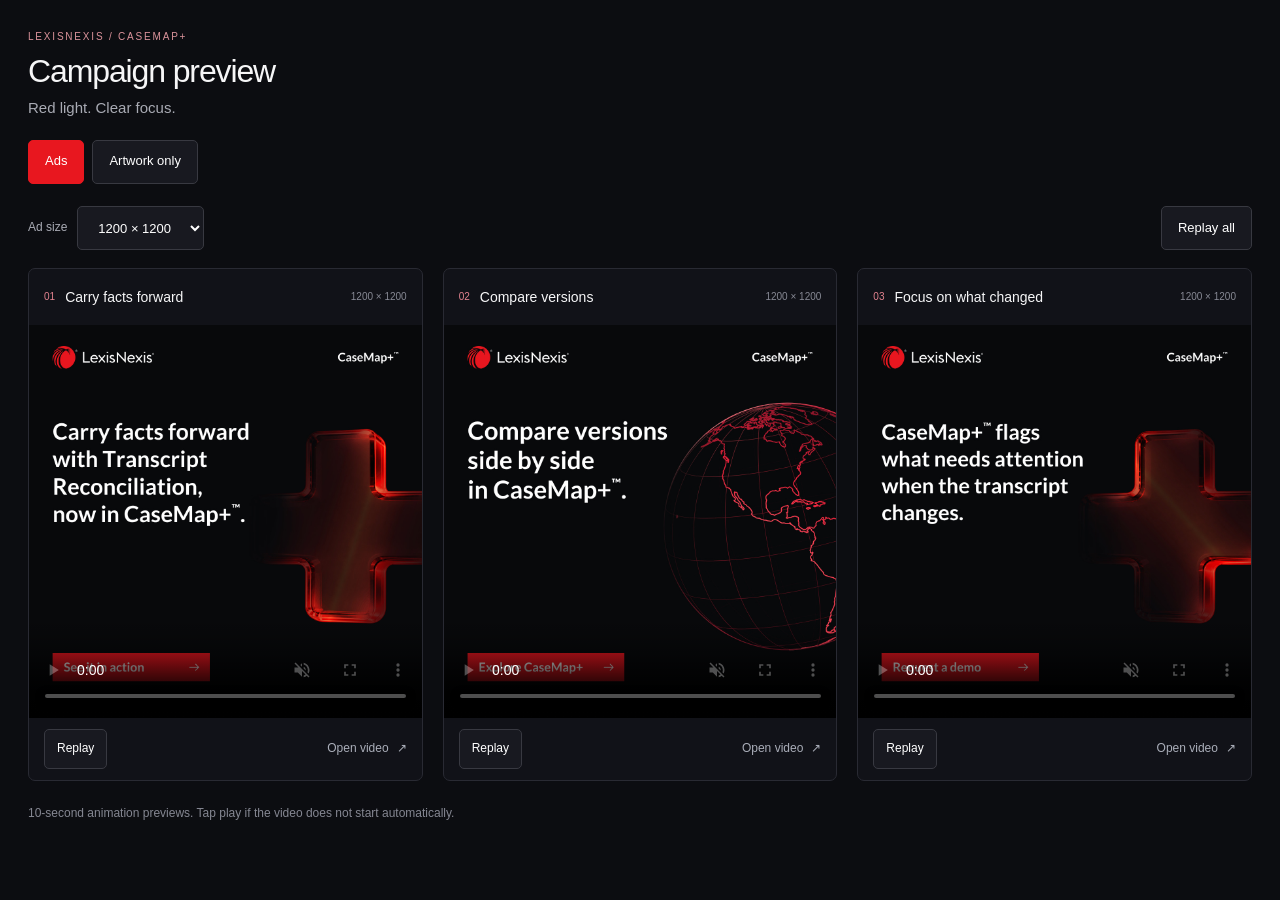
==== casemap/index.html @ 7f725956 "Add mobile-compatible CaseMap campaign previews with inline video playback" ====
<!doctype html>
<html lang="en"><head><meta charset="utf-8"><meta name="viewport" content="width=device-width, initial-scale=1, viewport-fit=cover"><meta name="theme-color" content="#0c0d11"><meta name="robots" content="noindex,nofollow"><meta name="description" content="CaseMap+ campaign animation previews. All ad sizes and separate artwork animations."><title>CaseMap+ | Campaign preview</title><link rel="stylesheet" href="preview.css"><script src="preview.js" defer></script></head>
<body><header><p class="eyebrow">LEXISNEXIS / CASEMAP+</p><h1>Campaign preview</h1><p class="intro">Red light. Clear focus.</p><nav aria-label="Preview sections"><a class="tab active" href="#ads" data-view="ads">Ads</a><a class="tab" href="#artwork" data-view="artwork">Artwork only</a></nav></header>
<main><section id="ads" aria-label="Ad previews"><div class="toolbar" hidden><label for="size">Ad size</label><select id="size"><option value="1200x1200">1200 × 1200</option><option value="300x250">300 × 250</option><option value="250x250">250 × 250</option><option value="728x90">728 × 90</option><option value="500x100">500 × 100</option></select><button id="replay-all" type="button">Replay all</button></div><div class="grid"><article class="card" data-ad="1"><div class="card-heading"><span class="number">01</span><h2>Carry facts forward</h2><span class="dimensions">1200 × 1200</span></div><div class="stage"><video controls muted autoplay loop playsinline webkit-playsinline preload="metadata" poster="media/ad-1-1200x1200.jpg" width="800" height="800" aria-label="Carry facts forward animation"><source src="media/ad-1-1200x1200.mp4" type="video/mp4"><img src="media/ad-1-1200x1200.jpg" alt="Carry facts forward preview"></video></div>
      <div class="playback"><button class="replay" type="button" hidden>Replay</button><a class="direct" href="media/ad-1-1200x1200.mp4">Open video <span aria-hidden="true">↗</span></a></div></article>
<article class="card" data-ad="2"><div class="card-heading"><span class="number">02</span><h2>Compare versions</h2><span class="dimensions">1200 × 1200</span></div><div class="stage"><video controls muted autoplay loop playsinline webkit-playsinline preload="metadata" poster="media/ad-2-1200x1200.jpg" width="800" height="800" aria-label="Compare versions animation"><source src="media/ad-2-1200x1200.mp4" type="video/mp4"><img src="media/ad-2-1200x1200.jpg" alt="Compare versions preview"></video></div>
      <div class="playback"><button class="replay" type="button" hidden>Replay</button><a class="direct" href="media/ad-2-1200x1200.mp4">Open video <span aria-hidden="true">↗</span></a></div></article>
<article class="card" data-ad="3"><div class="card-heading"><span class="number">03</span><h2>Focus on what changed</h2><span class="dimensions">1200 × 1200</span></div><div class="stage"><video controls muted autoplay loop playsinline webkit-playsinline preload="metadata" poster="media/ad-3-1200x1200.jpg" width="800" height="800" aria-label="Focus on what changed animation"><source src="media/ad-3-1200x1200.mp4" type="video/mp4"><img src="media/ad-3-1200x1200.jpg" alt="Focus on what changed preview"></video></div>
      <div class="playback"><button class="replay" type="button" hidden>Replay</button><a class="direct" href="media/ad-3-1200x1200.mp4">Open video <span aria-hidden="true">↗</span></a></div></article></div></section>
<section id="artwork" aria-label="Artwork animations"><div class="section-heading"><h2>Artwork only</h2><p>Independent animations, without copy, logos or buttons.</p></div><div class="grid artwork-grid"><article class="card" data-art="plus"><div class="card-heading"><h2>Glass plus · Travelling light</h2></div><div class="stage"><video controls muted autoplay loop playsinline webkit-playsinline preload="metadata" poster="media/art-plus.jpg" width="800" height="800" aria-label="Glass plus · Travelling light animation"><source src="media/art-plus.mp4" type="video/mp4"><img src="media/art-plus.jpg" alt="Glass plus · Travelling light preview"></video></div>
      <div class="playback"><button class="replay" type="button" hidden>Replay</button><a class="direct" href="media/art-plus.mp4">Open video <span aria-hidden="true">↗</span></a></div></article>
<article class="card" data-art="globe"><div class="card-heading"><h2>Wireframe globe</h2></div><div class="stage"><video controls muted autoplay loop playsinline webkit-playsinline preload="metadata" poster="media/art-globe.jpg" width="800" height="800" aria-label="Wireframe globe animation"><source src="media/art-globe.mp4" type="video/mp4"><img src="media/art-globe.jpg" alt="Wireframe globe preview"></video></div>
      <div class="playback"><button class="replay" type="button" hidden>Replay</button><a class="direct" href="media/art-globe.mp4">Open video <span aria-hidden="true">↗</span></a></div></article></div></section></main>
<footer><p>10-second animation previews. Tap play if the video does not start automatically.</p></footer></body></html>
---- casemap/preview.css ----
*{box-sizing:border-box}html{color-scheme:dark;scroll-behavior:smooth}body{margin:0;background:#0c0d11;color:#f6f6f7;font:15px/1.45 Arial,Helvetica,sans-serif}header,main,footer{max-width:1560px;margin:auto;padding-inline:28px}header{padding-top:30px;padding-bottom:22px}.eyebrow{font-size:10px;letter-spacing:.18em;color:#db939b;margin:0 0 9px}h1{font-size:32px;line-height:1.12;letter-spacing:-.035em;font-weight:500;margin:0}.intro{color:#a9abb4;margin:8px 0 21px}nav{display:flex;gap:8px}a{color:inherit}.tab,button,select{font:inherit;font-size:13px;min-height:44px;padding:11px 16px;border:1px solid #383941;border-radius:5px;background:#181920;color:#fff;cursor:pointer;text-decoration:none}.tab.active{background:#e8171f;border-color:#e8171f}button:hover,.direct:hover{color:#ff8d96}button:focus-visible,a:focus-visible,select:focus-visible{outline:2px solid #ff9ba3;outline-offset:3px}.toolbar{display:flex;gap:10px;align-items:center;margin-bottom:18px}.toolbar label{font-size:12px;color:#a9abb4}.toolbar button{margin-left:auto}.grid{display:grid;grid-template-columns:repeat(3,minmax(0,1fr));gap:20px}.card{min-width:0;background:#111218;border:1px solid #292a33;border-radius:7px;overflow:hidden}.card-heading{display:flex;align-items:center;gap:10px;padding:13px 15px;min-height:56px}.card-heading h2{font-size:14px;line-height:1.3;font-weight:500;margin:0}.number{font-size:10px;color:#e3838f}.dimensions{margin-left:auto;color:#878994;font-size:10px;white-space:nowrap}.stage{background:#08090b;line-height:0;aspect-ratio:1;overflow:hidden;margin:auto;width:100%}.stage video{display:block;width:100%;height:100%;object-fit:contain;background:#08090b}.playback{display:flex;align-items:center;gap:14px;padding:9px 15px}.replay{min-height:40px;padding:7px 12px;font-size:12px}.direct{display:inline-flex;align-items:center;gap:8px;min-height:44px;margin-left:auto;text-decoration:none;color:#aaaeb9;font-size:12px}.section-heading{margin:32px 0 18px}.section-heading h2{font-weight:500;font-size:22px;margin:0 0 5px}.section-heading p{color:#a9abb4;margin:0;font-size:13px}.artwork-grid{grid-template-columns:repeat(2,minmax(0,1fr));max-width:1100px}.wide .grid{grid-template-columns:1fr;max-width:1120px}.wide .stage{width:100%;max-width:728px}.small .stage{max-width:300px}footer{padding-block:24px 35px;color:#858792;font-size:12px}footer p{margin:0}[hidden]{display:none!important}@media(max-width:1000px){.grid{grid-template-columns:1fr;max-width:680px;margin-inline:auto}.artwork-grid{grid-template-columns:1fr;max-width:680px}.wide .grid{max-width:900px}}@media(max-width:600px){header,main,footer{padding-inline:16px}header{padding-top:20px;padding-bottom:18px}h1{font-size:28px}.intro{margin-bottom:16px}.toolbar{flex-wrap:wrap;gap:8px}.toolbar label{font-size:11px}select{max-width:150px;padding-inline:9px}.toolbar button{padding-inline:11px}.grid{gap:18px}.card-heading{padding:11px 12px}.card-heading h2{font-size:13px}.dimensions{font-size:9px}.playback{padding-inline:12px}}@media(prefers-reduced-motion:reduce){html{scroll-behavior:auto}}
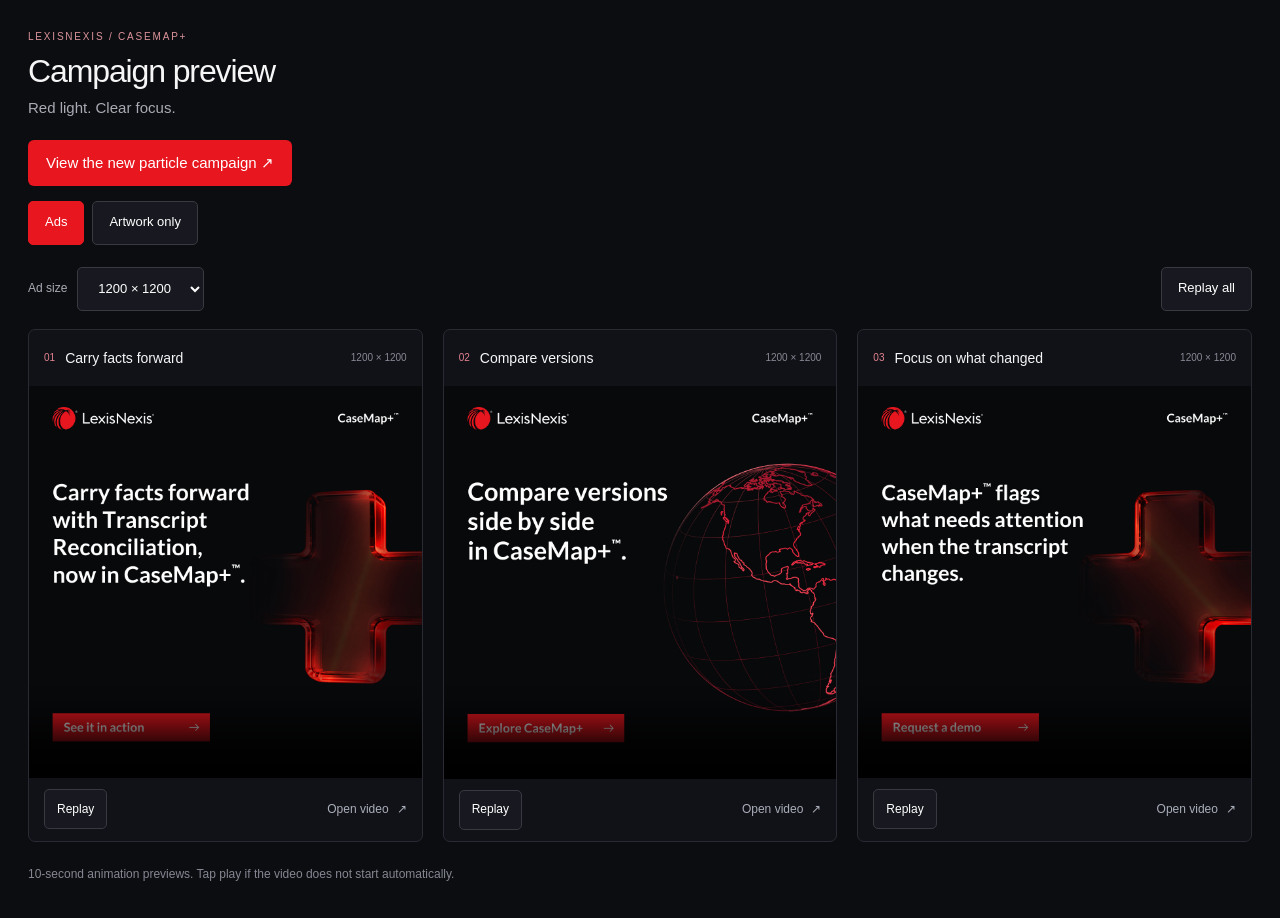
==== commit 98f04212: "Add CaseMap particle halo campaign previews across five sizes" ====
--- a/casemap/index.html
+++ b/casemap/index.html
@@ -1,6 +1,6 @@
 <!doctype html>
 <html lang="en"><head><meta charset="utf-8"><meta name="viewport" content="width=device-width, initial-scale=1, viewport-fit=cover"><meta name="theme-color" content="#0c0d11"><meta name="robots" content="noindex,nofollow"><meta name="description" content="CaseMap+ campaign animation previews. All ad sizes and separate artwork animations."><title>CaseMap+ | Campaign preview</title><link rel="stylesheet" href="preview.css"><script src="preview.js" defer></script></head>
-<body><header><p class="eyebrow">LEXISNEXIS / CASEMAP+</p><h1>Campaign preview</h1><p class="intro">Red light. Clear focus.</p><nav aria-label="Preview sections"><a class="tab active" href="#ads" data-view="ads">Ads</a><a class="tab" href="#artwork" data-view="artwork">Artwork only</a></nav></header>
+<body><header><p class="eyebrow">LEXISNEXIS / CASEMAP+</p><h1>Campaign preview</h1><p class="intro">Red light. Clear focus.</p><p><a href="particles/" style="display:inline-block;background:#e8171f;color:#fff;padding:12px 18px;border-radius:6px;text-decoration:none">View the new particle campaign ↗</a></p><nav aria-label="Preview sections"><a class="tab active" href="#ads" data-view="ads">Ads</a><a class="tab" href="#artwork" data-view="artwork">Artwork only</a></nav></header>
 <main><section id="ads" aria-label="Ad previews"><div class="toolbar" hidden><label for="size">Ad size</label><select id="size"><option value="1200x1200">1200 × 1200</option><option value="300x250">300 × 250</option><option value="250x250">250 × 250</option><option value="728x90">728 × 90</option><option value="500x100">500 × 100</option></select><button id="replay-all" type="button">Replay all</button></div><div class="grid"><article class="card" data-ad="1"><div class="card-heading"><span class="number">01</span><h2>Carry facts forward</h2><span class="dimensions">1200 × 1200</span></div><div class="stage"><video controls muted autoplay loop playsinline webkit-playsinline preload="metadata" poster="media/ad-1-1200x1200.jpg" width="800" height="800" aria-label="Carry facts forward animation"><source src="media/ad-1-1200x1200.mp4" type="video/mp4"><img src="media/ad-1-1200x1200.jpg" alt="Carry facts forward preview"></video></div>
       <div class="playback"><button class="replay" type="button" hidden>Replay</button><a class="direct" href="media/ad-1-1200x1200.mp4">Open video <span aria-hidden="true">↗</span></a></div></article>
 <article class="card" data-ad="2"><div class="card-heading"><span class="number">02</span><h2>Compare versions</h2><span class="dimensions">1200 × 1200</span></div><div class="stage"><video controls muted autoplay loop playsinline webkit-playsinline preload="metadata" poster="media/ad-2-1200x1200.jpg" width="800" height="800" aria-label="Compare versions animation"><source src="media/ad-2-1200x1200.mp4" type="video/mp4"><img src="media/ad-2-1200x1200.jpg" alt="Compare versions preview"></video></div>
